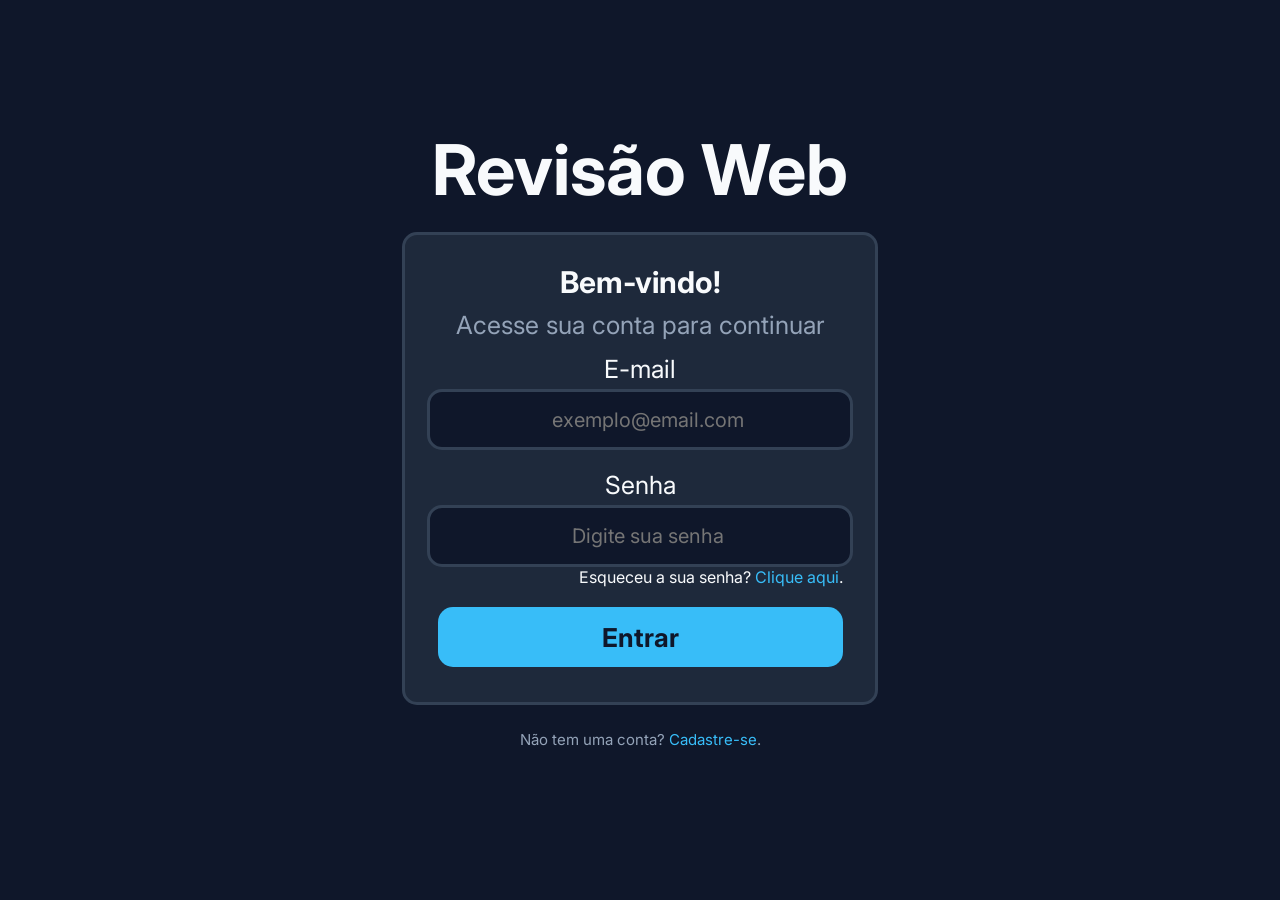
==== Frontend/index.html @ 882b2f0c "back: model | front: telas | db: ajustes" ====
<!DOCTYPE html>
<html lang="pt-br">

<head>
    <meta charset="UTF-8">
    <meta name="viewport" content="width=device-width, initial-scale=1.0">
    
    <link rel="preconnect" href="https://fonts.googleapis.com">
    <link rel="preconnect" href="https://fonts.gstatic.com" crossorigin>
    <link href="https://fonts.googleapis.com/css2?family=Inter:ital,opsz,wght@0,14..32,100..900;1,14..32,100..900&display=swap" rel="stylesheet">
    
    <link rel="stylesheet" href="./index.css">
    <title>Login</title>
</head>

<body>

    <div id="container">

        <div id="cont_nomeProjeto">
            <h1>Revisão Web</h1>
        </div>

        <div id="cont_pagina">
            
            <div id="cont_apresentacao">
                <p id="p1">Bem-vindo!</p>
                <p id="p2">Acesse sua conta para continuar</p>
            </div>
            
            <div id="cont_dadosLogin">
                <label id="lbl_email">E-mail</label>
                <input type="email" id="inp_email" placeholder="exemplo@email.com">
                <label id="lbl_senha">Senha</label>
                <input type="password" id="inp_senha" placeholder="Digite sua senha">
            </div>
            
            <div id="cont_recuperarSenha">
                <p>Esqueceu a sua senha? <a href="./recuperar/recuperar.html">Clique aqui</a>.</p>
            </div>
            
            <div id="cont_btnEntrar">
                <button id="btn_entrar">Entrar</button>
            </div>
            
        </div>

        <div id="cont_cadastroConta">
            <p>Não tem uma conta? <a href="./cadastro/cadastro.html">Cadastre-se</a>.</p>
        </div>

        </div>
        
        <script src="./index.js"></script>
    </body>
    </html>
---- Frontend/index.css ----
* {
    margin: 0;
    padding: 0;
    font-family: 'Inter', sans-serif
}

/*display geral*/
#container, #cont_pagina, #cont_nomeProjeto, #cont_cadastroConta, #cont_btnEntrar, #cont_apresentacao, #cont_recuperarSenha, #cont_dadosLogin {
    display: flex;
    flex-direction: column;
}

/*alinhamento geral*/
#container, #cont_pagina, #cont_btnEntrar{
    align-items: center;
    justify-content: center;
}

/*Bordas geral*/
input, #cont_pagina {
    border: 3px solid #334155;
    border-radius: 15px;
}

/*Cor font geral*/
#cont_nomeProjeto, #cont_dadosLogin, input, #cont_apresentacao, #cont_recuperarSenha {
    color: #F8FAFC;
} 


#container {
    height: 100vh;
    width: 100%;
    background-color: #0F172A;
}

#cont_nomeProjeto {
    height: 25%;
    width: 450px;
    font-size: 35px;
    align-items: center;
    justify-content: end;
    margin-bottom: 20px;
}

#cont_pagina {
    height: 55%;
    width: 450px;
    padding: 0 10px 0 10px;
    background-color: #1E293B;
}

#cont_cadastroConta {
    height: 20%;
    width: 450px;
    padding: 0 10px 0 10px;
    font-size: 15px;
    color: #94A3B8;
    align-items: center;
    justify-content: start;
    margin-top: 25px;
}

#cont_apresentacao {
    height: 15%;
    width: 90%;
    align-items: center;
    justify-content: start;
    padding-top: 10px;
}

#cont_dadosLogin {
    height: 50%;
    width: 90%;
    align-items: center;
    justify-content: start;
}

#cont_recuperarSenha {
    height: 5%;
    width: 90%;
    align-items: end;
    justify-content: start;
}

#cont_btnEntrar {
    height: 20%;
    width: 90%;
}

#lbl_email, #lbl_senha {
    padding-top: 20px;
    padding-bottom: 5px;
    font-size: 25px;
}



#p1 {
    font-size: 30px;
    font-weight: bold;
    margin-bottom: 10px; 
}

#p2 {
    font-size: 25px;
    color: #94A3B8;
}


#btn_entrar {
    height: 60px;
    width: 100%;
    border-radius: 15px;
    border: none;
    background-color: #38BDF8;
    color:#0F172A;
    font-size: 26px;
    font-weight: bold;
}

#btn_entrar:active {
    background-color: #49c8ff
}




a {
    color: #38BDF8;
    text-decoration: none;
}

a:active {
    color:#49c8ff
}



input {
    height: 60px;
    width: 100%;
    background-color: #0F172A;
    font-size: 20px;
    padding-left: 15px;
    text-align: center
}
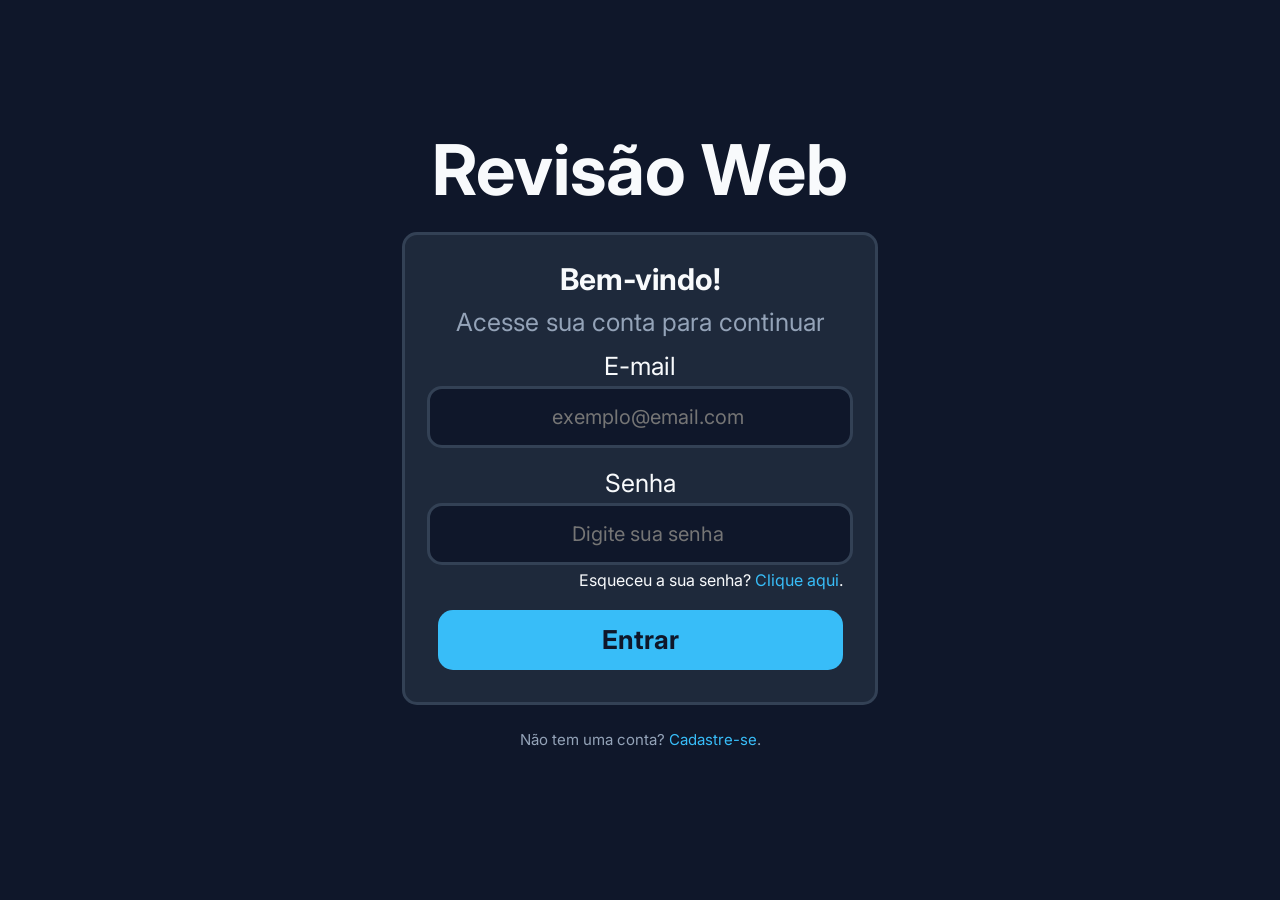
==== commit 6880e224: "Crud do back testado no Postman; css e html do fron quase finalizado, falta apenas a pagina document" ====
--- a/Frontend/index.html
+++ b/Frontend/index.html
@@ -4,11 +4,11 @@
 <head>
     <meta charset="UTF-8">
     <meta name="viewport" content="width=device-width, initial-scale=1.0">
-    
+
     <link rel="preconnect" href="https://fonts.googleapis.com">
     <link rel="preconnect" href="https://fonts.gstatic.com" crossorigin>
     <link href="https://fonts.googleapis.com/css2?family=Inter:ital,opsz,wght@0,14..32,100..900;1,14..32,100..900&display=swap" rel="stylesheet">
-    
+
     <link rel="stylesheet" href="./index.css">
     <title>Login</title>
 </head>
@@ -22,27 +22,27 @@
         </div>
 
         <div id="cont_pagina">
-            
+
             <div id="cont_apresentacao">
                 <p id="p1">Bem-vindo!</p>
                 <p id="p2">Acesse sua conta para continuar</p>
             </div>
-            
+
             <div id="cont_dadosLogin">
                 <label id="lbl_email">E-mail</label>
                 <input type="email" id="inp_email" placeholder="exemplo@email.com">
                 <label id="lbl_senha">Senha</label>
                 <input type="password" id="inp_senha" placeholder="Digite sua senha">
             </div>
-            
+
             <div id="cont_recuperarSenha">
                 <p>Esqueceu a sua senha? <a href="./recuperar/recuperar.html">Clique aqui</a>.</p>
             </div>
-            
+
             <div id="cont_btnEntrar">
                 <button id="btn_entrar">Entrar</button>
             </div>
-            
+
         </div>
 
         <div id="cont_cadastroConta">
@@ -50,7 +50,7 @@
         </div>
 
         </div>
-        
+
         <script src="./index.js"></script>
     </body>
-    </html>+    </html>
--- a/Frontend/index.css
+++ b/Frontend/index.css
@@ -81,6 +81,7 @@
     width: 90%;
     align-items: end;
     justify-content: start;
+    margin-top: 5px;
 }
 
 #cont_btnEntrar {
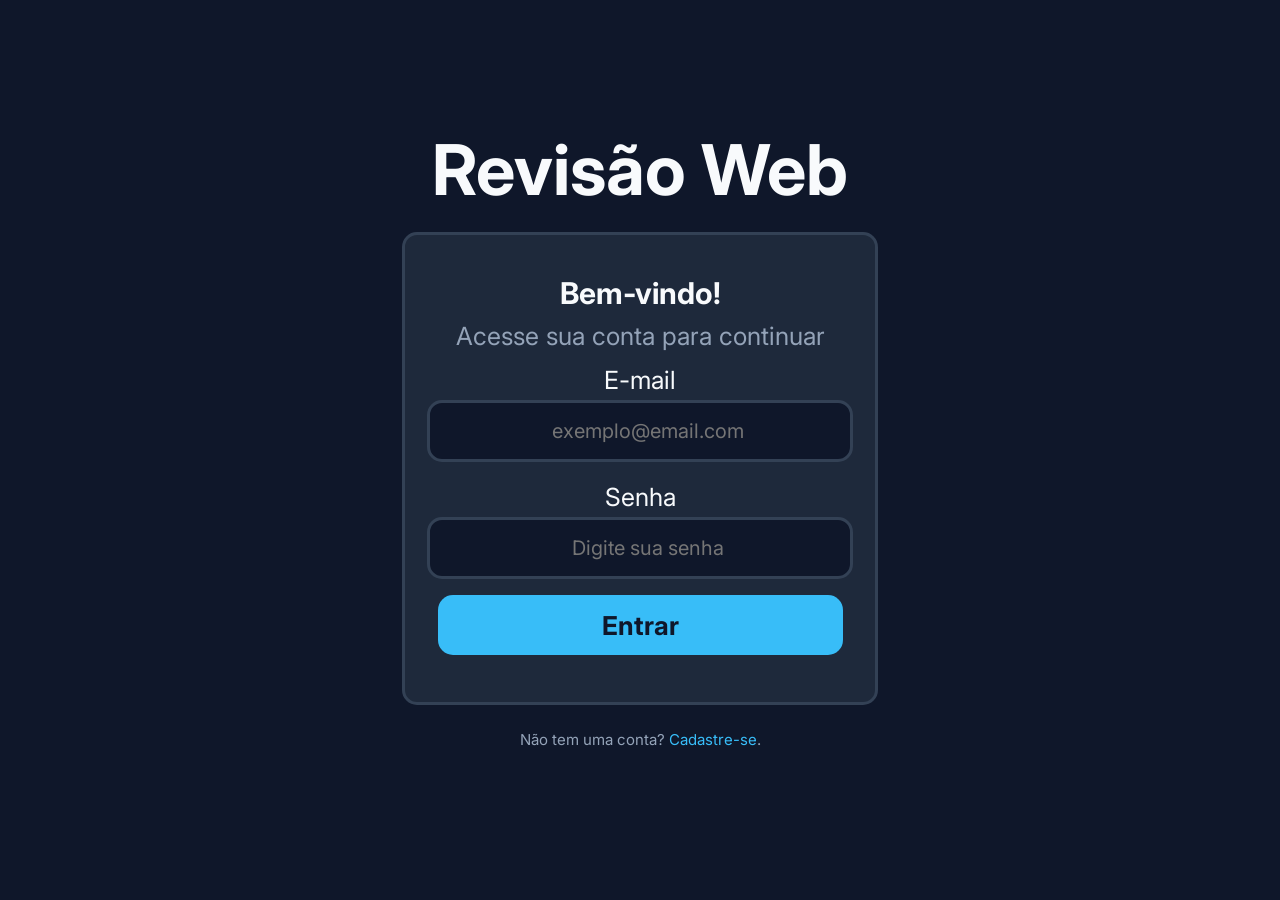
==== commit e795aaa7: "quase lá" ====
--- a/Frontend/index.html
+++ b/Frontend/index.html
@@ -8,6 +8,8 @@
     <link rel="preconnect" href="https://fonts.googleapis.com">
     <link rel="preconnect" href="https://fonts.gstatic.com" crossorigin>
     <link href="https://fonts.googleapis.com/css2?family=Inter:ital,opsz,wght@0,14..32,100..900;1,14..32,100..900&display=swap" rel="stylesheet">
+
+    <link rel="icon" href="./favico.ico" type="image/ico">
 
     <link rel="stylesheet" href="./index.css">
     <title>Login</title>
@@ -35,10 +37,6 @@
                 <input type="password" id="inp_senha" placeholder="Digite sua senha">
             </div>
 
-            <div id="cont_recuperarSenha">
-                <p>Esqueceu a sua senha? <a href="./recuperar/recuperar.html">Clique aqui</a>.</p>
-            </div>
-
             <div id="cont_btnEntrar">
                 <button id="btn_entrar">Entrar</button>
             </div>
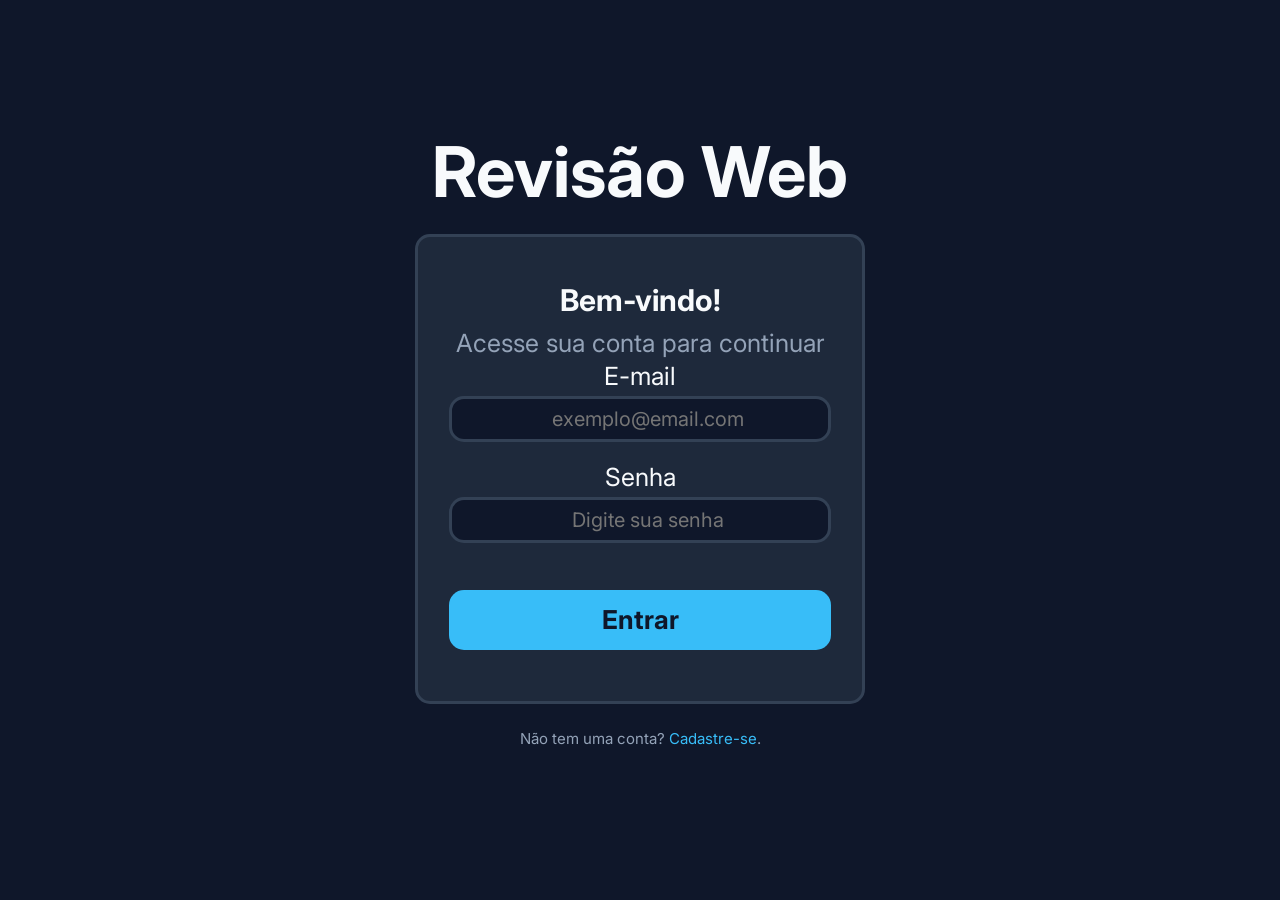
==== commit 59db9666: "..." ====
--- a/Frontend/index.html
+++ b/Frontend/index.html
@@ -35,6 +35,8 @@
                 <input type="email" id="inp_email" placeholder="exemplo@email.com">
                 <label id="lbl_senha">Senha</label>
                 <input type="password" id="inp_senha" placeholder="Digite sua senha">
+
+                <p id="p_aviso"></p>
             </div>
 
             <div id="cont_btnEntrar">
--- a/Frontend/index.css
+++ b/Frontend/index.css
@@ -1,7 +1,8 @@
 * {
     margin: 0;
     padding: 0;
-    font-family: 'Inter', sans-serif
+    box-sizing: border-box;
+    font-family: 'Inter', sans-serif;
 }
 
 /*display geral*/
@@ -26,7 +27,6 @@
 #cont_nomeProjeto, #cont_dadosLogin, input, #cont_apresentacao, #cont_recuperarSenha {
     color: #F8FAFC;
 } 
-
 
 #container {
     height: 100vh;
@@ -95,8 +95,6 @@
     font-size: 25px;
 }
 
-
-
 #p1 {
     font-size: 30px;
     font-weight: bold;
@@ -108,6 +106,13 @@
     color: #94A3B8;
 }
 
+#p_aviso {
+    min-height: 20px;
+    margin-top: 10px;
+    font-size: 15px;
+    color: #F87171;
+    text-align: center;
+}
 
 #btn_entrar {
     height: 60px;
@@ -124,9 +129,6 @@
     background-color: #49c8ff
 }
 
-
-
-
 a {
     color: #38BDF8;
     text-decoration: none;
@@ -136,14 +138,12 @@
     color:#49c8ff
 }
 
-
-
 input {
     height: 60px;
     width: 100%;
     background-color: #0F172A;
     font-size: 20px;
     padding-left: 15px;
-    text-align: center
+    text-align: center;
+    color: #F8FAFC;
 }
-
